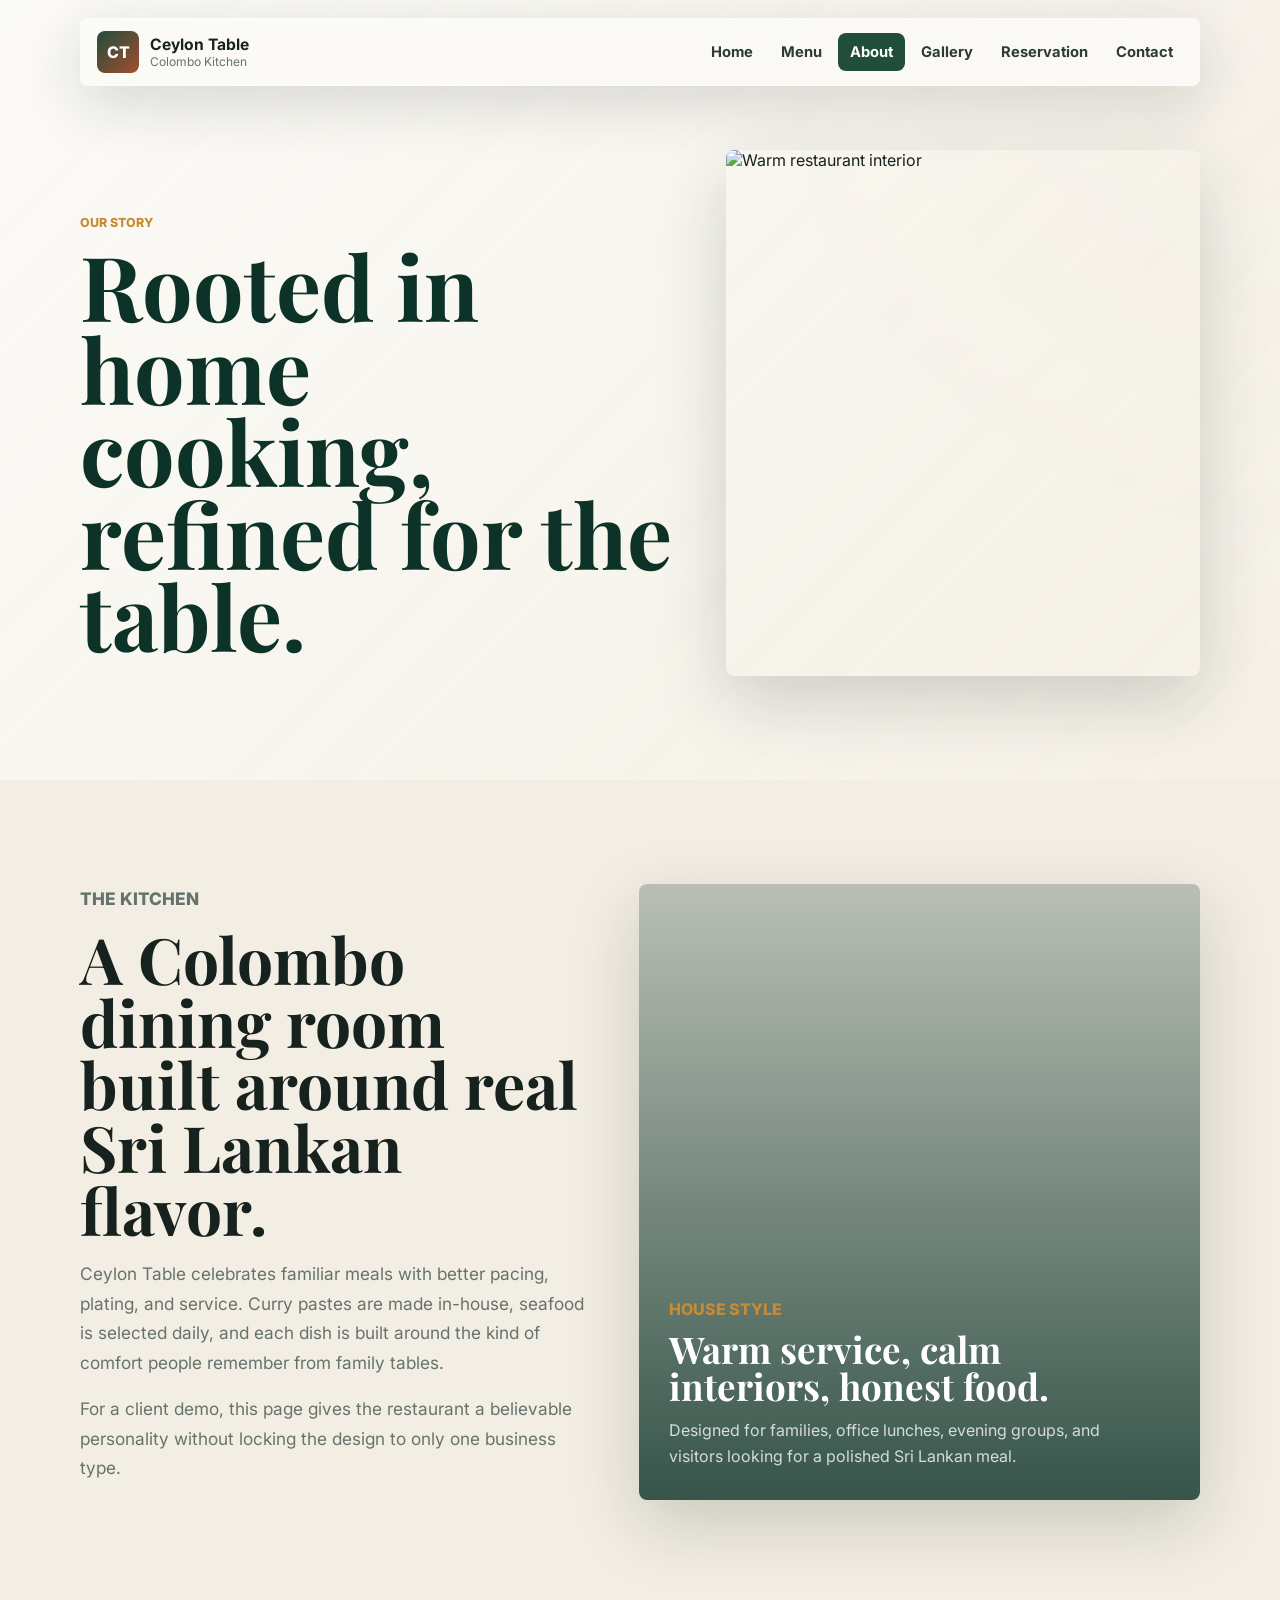
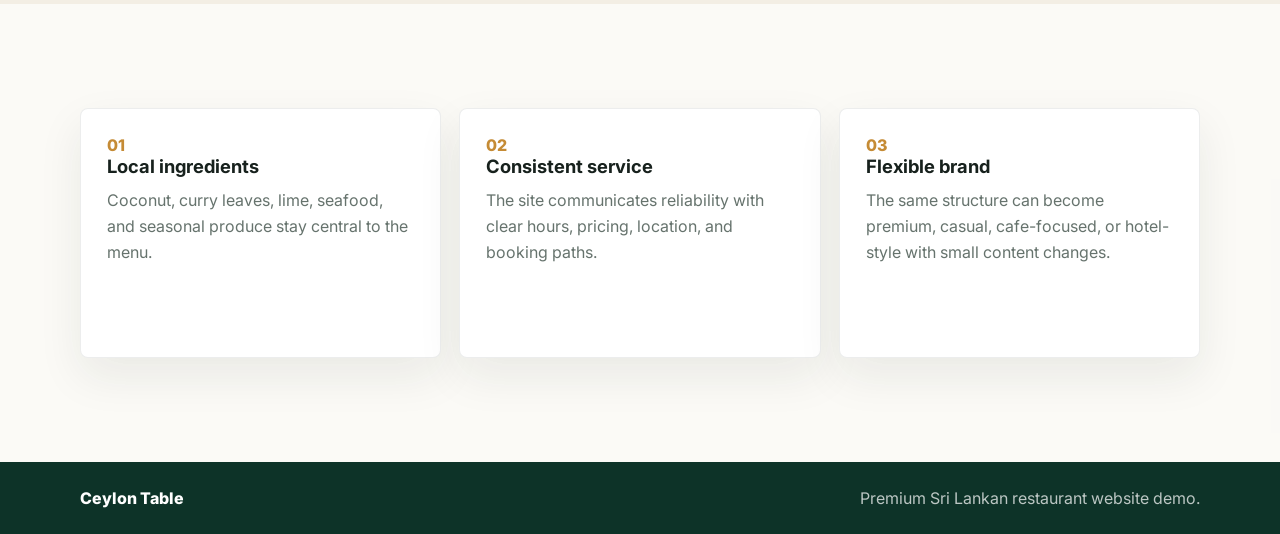
==== about.html @ 2013ee5d "Build phase 2 multi-page restaurant site" ====
<!DOCTYPE html>
<html lang="en">
  <head>
    <meta charset="UTF-8" />
    <meta name="viewport" content="width=device-width, initial-scale=1.0" />
    <title>About | Ceylon Table</title>
    <meta name="description" content="Meet the story, kitchen philosophy, and warm Sri Lankan dining style behind Ceylon Table." />
    <link rel="preconnect" href="https://fonts.googleapis.com" />
    <link rel="preconnect" href="https://fonts.gstatic.com" crossorigin />
    <link href="https://fonts.googleapis.com/css2?family=Inter:wght@400;500;600;700;800&family=Playfair+Display:wght@600;700&display=swap" rel="stylesheet" />
    <link rel="stylesheet" href="styles.css" />
  </head>
  <body>
    <div class="ambient-scene" aria-hidden="true"><canvas id="spiceCanvas"></canvas></div>
    <header class="site-header" data-header>
      <a class="brand" href="index.html" aria-label="Ceylon Table home"><span class="brand-mark">CT</span><span><strong>Ceylon Table</strong><small>Colombo Kitchen</small></span></a>
      <button class="nav-toggle" type="button" aria-label="Open navigation" aria-expanded="false" data-nav-toggle><span></span><span></span></button>
      <nav class="main-nav" data-nav>
        <a href="index.html">Home</a><a href="menu.html">Menu</a><a href="about.html">About</a><a href="gallery.html">Gallery</a><a href="reservation.html">Reservation</a><a href="contact.html">Contact</a>
      </nav>
    </header>
    <main>
      <section class="page-hero section">
        <div>
          <p class="eyebrow">Our story</p>
          <h1>Rooted in home cooking, refined for the table.</h1>
        </div>
        <img src="https://images.unsplash.com/photo-1552566626-52f8b828add9?auto=format&fit=crop&w=1200&q=85" alt="Warm restaurant interior" />
      </section>
      <section class="section split-section">
        <div class="split-copy">
          <p class="eyebrow">The kitchen</p>
          <h2>A Colombo dining room built around real Sri Lankan flavor.</h2>
          <p>
            Ceylon Table celebrates familiar meals with better pacing, plating, and service.
            Curry pastes are made in-house, seafood is selected daily, and each dish is built
            around the kind of comfort people remember from family tables.
          </p>
          <p>
            For a client demo, this page gives the restaurant a believable personality without
            locking the design to only one business type.
          </p>
        </div>
        <div class="story-panel">
          <span>House style</span>
          <strong>Warm service, calm interiors, honest food.</strong>
          <p>Designed for families, office lunches, evening groups, and visitors looking for a polished Sri Lankan meal.</p>
        </div>
      </section>
      <section class="section content-section">
        <div class="values-grid">
          <article><span>01</span><h3>Local ingredients</h3><p>Coconut, curry leaves, lime, seafood, and seasonal produce stay central to the menu.</p></article>
          <article><span>02</span><h3>Consistent service</h3><p>The site communicates reliability with clear hours, pricing, location, and booking paths.</p></article>
          <article><span>03</span><h3>Flexible brand</h3><p>The same structure can become premium, casual, cafe-focused, or hotel-style with small content changes.</p></article>
        </div>
      </section>
    </main>
    <footer class="site-footer"><span>Ceylon Table</span><p>Premium Sri Lankan restaurant website demo.</p></footer>
    <script src="https://cdnjs.cloudflare.com/ajax/libs/three.js/0.149.0/three.min.js"></script><script src="script.js"></script>
  </body>
</html>
---- styles.css ----
:root {
  --ink: #17211d;
  --muted: #66736d;
  --paper: #fbfaf6;
  --cream: #f3eee4;
  --leaf: #214d3b;
  --leaf-2: #0d3328;
  --gold: #c58b35;
  --clay: #a34e2f;
  --white: #ffffff;
  --shadow: 0 24px 70px rgba(19, 28, 24, 0.18);
}

* {
  box-sizing: border-box;
}

html {
  scroll-behavior: smooth;
}

body {
  margin: 0;
  color: var(--ink);
  background: var(--paper);
  font-family: "Inter", system-ui, sans-serif;
}

img {
  display: block;
  width: 100%;
}

a {
  color: inherit;
  text-decoration: none;
}

.ambient-scene {
  position: fixed;
  inset: 0;
  z-index: -1;
  opacity: 0.55;
  pointer-events: none;
}

#spiceCanvas {
  width: 100%;
  height: 100%;
}

.site-header {
  position: fixed;
  top: 18px;
  left: 50%;
  z-index: 20;
  display: flex;
  width: min(1120px, calc(100% - 32px));
  align-items: center;
  justify-content: space-between;
  gap: 22px;
  padding: 12px 14px 12px 16px;
  border: 1px solid rgba(255, 255, 255, 0.34);
  border-radius: 8px;
  background: rgba(251, 250, 246, 0.88);
  box-shadow: 0 16px 60px rgba(22, 31, 27, 0.16);
  backdrop-filter: blur(18px);
  transform: translateX(-50%);
}

.brand {
  display: flex;
  align-items: center;
  gap: 11px;
  min-width: max-content;
}

.brand-mark {
  display: grid;
  width: 42px;
  height: 42px;
  place-items: center;
  border-radius: 8px;
  color: var(--white);
  background: linear-gradient(135deg, var(--leaf), var(--clay));
  font-weight: 800;
}

.brand strong,
.brand small {
  display: block;
}

.brand strong {
  font-size: 0.98rem;
}

.brand small {
  color: var(--muted);
  font-size: 0.75rem;
}

.main-nav {
  display: flex;
  align-items: center;
  gap: 4px;
}

.main-nav a {
  border-radius: 8px;
  padding: 10px 12px;
  color: #2d3a35;
  font-size: 0.92rem;
  font-weight: 700;
}

.main-nav a:hover {
  background: rgba(33, 77, 59, 0.1);
}

.main-nav a.is-active {
  color: var(--white);
  background: var(--leaf);
}

.nav-toggle {
  display: none;
  width: 42px;
  height: 42px;
  border: 0;
  border-radius: 8px;
  background: var(--leaf);
}

.nav-toggle span {
  display: block;
  width: 18px;
  height: 2px;
  margin: 5px auto;
  background: var(--white);
}

.section {
  padding: 104px max(24px, calc((100vw - 1120px) / 2));
}

.hero {
  position: relative;
  display: grid;
  min-height: 94vh;
  align-items: end;
  overflow: hidden;
  color: var(--white);
  padding-bottom: 82px;
}

.hero-media,
.hero-overlay {
  position: absolute;
  inset: 0;
}

.hero-media img {
  height: 100%;
  object-fit: cover;
}

.hero-overlay {
  background:
    linear-gradient(90deg, rgba(8, 18, 14, 0.78), rgba(8, 18, 14, 0.26)),
    linear-gradient(0deg, rgba(8, 18, 14, 0.58), transparent 50%);
}

.hero-content {
  position: relative;
  z-index: 1;
  width: min(720px, 100%);
}

.eyebrow {
  margin: 0 0 14px;
  color: var(--gold);
  font-size: 0.78rem;
  font-weight: 800;
  letter-spacing: 0;
  text-transform: uppercase;
}

h1,
h2,
h3,
p {
  margin-top: 0;
}

h1,
h2 {
  font-family: "Playfair Display", Georgia, serif;
}

h1 {
  max-width: 10ch;
  margin-bottom: 20px;
  font-size: clamp(4rem, 10vw, 8.8rem);
  line-height: 0.86;
}

h2 {
  margin-bottom: 18px;
  font-size: clamp(2.1rem, 5vw, 4.2rem);
  line-height: 0.98;
}

h3 {
  margin-bottom: 10px;
  font-size: 1.15rem;
}

.hero-content p:not(.eyebrow),
.section-heading p,
.split-copy p,
.reservation-section p,
.contact-section p {
  max-width: 650px;
  color: rgba(255, 255, 255, 0.82);
  font-size: 1.08rem;
  line-height: 1.7;
}

.hero-actions {
  display: flex;
  flex-wrap: wrap;
  gap: 12px;
  margin-top: 30px;
}

.button {
  display: inline-flex;
  min-height: 48px;
  align-items: center;
  justify-content: center;
  border: 1px solid transparent;
  border-radius: 8px;
  padding: 0 20px;
  font-weight: 800;
}

.button-primary {
  color: var(--white);
  background: var(--clay);
  box-shadow: 0 16px 34px rgba(163, 78, 47, 0.28);
}

.button-light {
  border-color: rgba(255, 255, 255, 0.45);
  color: var(--white);
  background: rgba(255, 255, 255, 0.12);
}

.button-dark {
  color: var(--white);
  background: var(--leaf);
}

.hero-panel {
  position: absolute;
  right: max(24px, calc((100vw - 1120px) / 2));
  bottom: 64px;
  z-index: 2;
  width: min(300px, calc(100% - 48px));
  padding: 22px;
  border: 1px solid rgba(255, 255, 255, 0.28);
  border-radius: 8px;
  background: rgba(251, 250, 246, 0.15);
  backdrop-filter: blur(18px);
}

.hero-panel span,
.hero-panel small {
  display: block;
  color: rgba(255, 255, 255, 0.76);
}

.hero-panel strong {
  display: block;
  margin: 8px 0;
  font-size: 1.22rem;
}

.intro-band {
  display: grid;
  grid-template-columns: repeat(3, 1fr);
  gap: 1px;
  background: var(--leaf-2);
  color: var(--white);
}

.intro-band div {
  padding: 26px max(24px, calc((100vw - 1120px) / 2));
  background: rgba(255, 255, 255, 0.04);
}

.intro-band span {
  display: block;
  margin-bottom: 8px;
  color: rgba(255, 255, 255, 0.64);
  font-size: 0.82rem;
}

.content-section {
  background: rgba(251, 250, 246, 0.86);
}

.page-hero {
  display: grid;
  grid-template-columns: minmax(0, 0.95fr) minmax(320px, 0.75fr);
  gap: 46px;
  align-items: end;
  min-height: 70vh;
  padding-top: 150px;
  background:
    linear-gradient(135deg, rgba(251, 250, 246, 0.94), rgba(243, 238, 228, 0.86)),
    radial-gradient(circle at top right, rgba(197, 139, 53, 0.18), transparent 38%);
}

.page-hero h1 {
  max-width: 11ch;
  color: var(--leaf-2);
  font-size: clamp(3.2rem, 7vw, 6.4rem);
  line-height: 0.92;
}

.page-hero img {
  aspect-ratio: 0.9;
  border-radius: 8px;
  box-shadow: var(--shadow);
  object-fit: cover;
}

.section-heading {
  display: grid;
  grid-template-columns: minmax(0, 0.9fr) minmax(280px, 0.7fr);
  gap: 42px;
  align-items: end;
  margin-bottom: 42px;
}

.section-heading p {
  color: var(--muted);
}

.menu-grid {
  display: grid;
  grid-template-columns: repeat(3, 1fr);
  gap: 18px;
}

.feature-grid {
  display: grid;
  grid-template-columns: repeat(3, 1fr);
  gap: 18px;
}

.feature-card {
  overflow: hidden;
  border: 1px solid rgba(23, 33, 29, 0.08);
  border-radius: 8px;
  background: var(--white);
  box-shadow: 0 18px 45px rgba(23, 33, 29, 0.08);
}

.feature-card img {
  height: 260px;
  object-fit: cover;
}

.feature-card h3,
.feature-card p {
  margin-right: 22px;
  margin-left: 22px;
}

.feature-card h3 {
  margin-top: 22px;
}

.feature-card p {
  margin-bottom: 24px;
  color: var(--muted);
  line-height: 1.6;
}

.menu-card {
  overflow: hidden;
  border: 1px solid rgba(23, 33, 29, 0.08);
  border-radius: 8px;
  background: var(--white);
  box-shadow: 0 18px 45px rgba(23, 33, 29, 0.08);
}

.menu-card img {
  height: 230px;
  object-fit: cover;
}

.menu-card div {
  padding: 22px;
}

.menu-card span {
  color: var(--clay);
  font-size: 0.78rem;
  font-weight: 800;
  text-transform: uppercase;
}

.menu-card p {
  min-height: 78px;
  color: var(--muted);
  line-height: 1.6;
}

.menu-card strong {
  color: var(--leaf);
  font-size: 1.1rem;
}

.menu-category {
  display: grid;
  grid-template-columns: minmax(220px, 0.55fr) minmax(0, 1fr);
  gap: 42px;
  padding: 44px 0;
  border-top: 1px solid rgba(23, 33, 29, 0.12);
}

.menu-category:first-child {
  padding-top: 0;
  border-top: 0;
}

.menu-category h2 {
  font-size: clamp(2rem, 4vw, 3.2rem);
}

.menu-list {
  display: grid;
  gap: 14px;
}

.menu-list article {
  position: relative;
  display: grid;
  grid-template-columns: 1fr auto;
  gap: 8px 18px;
  padding: 20px;
  border: 1px solid rgba(23, 33, 29, 0.08);
  border-radius: 8px;
  background: rgba(255, 255, 255, 0.72);
}

.menu-list span,
.menu-list strong {
  font-weight: 800;
}

.menu-list p {
  grid-column: 1 / -1;
  margin-bottom: 0;
  color: var(--muted);
  line-height: 1.55;
}

.menu-list strong {
  color: var(--clay);
}

.split-section {
  display: grid;
  grid-template-columns: 0.9fr 1fr;
  gap: 54px;
  align-items: center;
  background: var(--cream);
}

.split-copy p {
  color: var(--muted);
}

.stats {
  display: grid;
  grid-template-columns: repeat(3, 1fr);
  gap: 12px;
  margin-top: 34px;
}

.stats div {
  border-left: 3px solid var(--gold);
  padding-left: 14px;
}

.stats strong,
.stats span {
  display: block;
}

.stats strong {
  font-size: 1.5rem;
}

.stats span {
  color: var(--muted);
  font-size: 0.88rem;
}

.split-image {
  overflow: hidden;
  border-radius: 8px;
  box-shadow: var(--shadow);
}

.split-image img {
  aspect-ratio: 1.08;
  object-fit: cover;
}

.story-panel {
  align-self: stretch;
  display: grid;
  align-content: end;
  min-height: 430px;
  border-radius: 8px;
  padding: 30px;
  color: var(--white);
  background:
    linear-gradient(rgba(13, 51, 40, 0.25), rgba(13, 51, 40, 0.82)),
    url("https://images.unsplash.com/photo-1559339352-11d035aa65de?auto=format&fit=crop&w=1200&q=85") center/cover;
  box-shadow: var(--shadow);
}

.story-panel span {
  color: var(--gold);
  font-weight: 800;
  text-transform: uppercase;
}

.story-panel strong {
  display: block;
  max-width: 420px;
  margin: 12px 0;
  font-family: "Playfair Display", Georgia, serif;
  font-size: 2.3rem;
  line-height: 1;
}

.story-panel p {
  max-width: 460px;
  margin-bottom: 0;
  color: rgba(255, 255, 255, 0.78);
  line-height: 1.65;
}

.values-grid {
  display: grid;
  grid-template-columns: repeat(3, 1fr);
  gap: 18px;
}

.values-grid article {
  min-height: 250px;
  border: 1px solid rgba(23, 33, 29, 0.08);
  border-radius: 8px;
  padding: 26px;
  background: var(--white);
  box-shadow: 0 18px 45px rgba(23, 33, 29, 0.08);
}

.values-grid span {
  color: var(--gold);
  font-weight: 800;
}

.values-grid p {
  color: var(--muted);
  line-height: 1.65;
}

.gallery-grid {
  display: grid;
  grid-template-columns: 1.1fr 0.9fr 0.9fr;
  grid-auto-rows: 220px;
  gap: 14px;
}

.gallery-grid img {
  height: 100%;
  border-radius: 8px;
  object-fit: cover;
  box-shadow: 0 16px 40px rgba(23, 33, 29, 0.08);
}

.gallery-grid img:first-child {
  grid-row: span 2;
}

.gallery-page-grid {
  grid-template-columns: repeat(4, 1fr);
  grid-auto-rows: 230px;
}

.gallery-page-grid img:nth-child(1),
.gallery-page-grid img:nth-child(6) {
  grid-column: span 2;
  grid-row: span 2;
}

.reservation-section {
  display: grid;
  grid-template-columns: 0.8fr 1fr;
  gap: 48px;
  align-items: start;
  color: var(--white);
  background:
    linear-gradient(rgba(13, 51, 40, 0.88), rgba(13, 51, 40, 0.9)),
    url("https://images.unsplash.com/photo-1555396273-367ea4eb4db5?auto=format&fit=crop&w=1600&q=85") center/cover;
}

.reservation-form {
  display: grid;
  grid-template-columns: repeat(2, 1fr);
  gap: 16px;
  padding: 24px;
  border: 1px solid rgba(255, 255, 255, 0.22);
  border-radius: 8px;
  background: rgba(255, 255, 255, 0.12);
  backdrop-filter: blur(16px);
}

label {
  display: grid;
  gap: 8px;
  color: rgba(255, 255, 255, 0.78);
  font-size: 0.88rem;
  font-weight: 700;
}

input,
select {
  width: 100%;
  min-height: 48px;
  border: 1px solid rgba(255, 255, 255, 0.3);
  border-radius: 8px;
  padding: 0 14px;
  color: var(--ink);
  background: rgba(255, 255, 255, 0.92);
  font: inherit;
}

.reservation-form .button {
  grid-column: 1 / -1;
}

.reservation-page-section {
  background:
    linear-gradient(rgba(13, 51, 40, 0.9), rgba(13, 51, 40, 0.92)),
    url("https://images.unsplash.com/photo-1555396273-367ea4eb4db5?auto=format&fit=crop&w=1600&q=85") center/cover;
}

.wide-field {
  grid-column: 1 / -1;
}

.contact-section {
  display: grid;
  grid-template-columns: 0.8fr 1fr;
  gap: 44px;
  background: var(--paper);
}

.contact-section p {
  color: var(--muted);
}

.contact-grid {
  display: grid;
  gap: 14px;
}

.contact-grid div {
  display: flex;
  align-items: center;
  justify-content: space-between;
  gap: 18px;
  border-bottom: 1px solid rgba(23, 33, 29, 0.12);
  padding: 18px 0;
}

.contact-grid span {
  color: var(--muted);
}

.contact-grid strong {
  text-align: right;
}

.map-panel {
  min-height: 360px;
  display: grid;
  align-content: center;
  justify-items: center;
  border: 1px solid rgba(23, 33, 29, 0.1);
  border-radius: 8px;
  padding: 36px;
  text-align: center;
  background:
    linear-gradient(135deg, rgba(33, 77, 59, 0.9), rgba(163, 78, 47, 0.78)),
    url("https://images.unsplash.com/photo-1514933651103-005eec06c04b?auto=format&fit=crop&w=1400&q=85") center/cover;
  color: var(--white);
  box-shadow: var(--shadow);
}

.map-panel span {
  color: rgba(255, 255, 255, 0.72);
  font-weight: 800;
  text-transform: uppercase;
}

.map-panel strong {
  margin: 12px 0;
  font-family: "Playfair Display", Georgia, serif;
  font-size: clamp(2rem, 5vw, 4rem);
}

.map-panel p {
  max-width: 520px;
  color: rgba(255, 255, 255, 0.78);
  line-height: 1.65;
}

.cta-section {
  color: var(--white);
  background:
    linear-gradient(rgba(13, 51, 40, 0.84), rgba(13, 51, 40, 0.88)),
    url("https://images.unsplash.com/photo-1504674900247-0877df9cc836?auto=format&fit=crop&w=1600&q=85") center/cover;
}

.cta-section h2 {
  max-width: 760px;
}

.site-footer {
  display: flex;
  align-items: center;
  justify-content: space-between;
  gap: 18px;
  padding: 26px max(24px, calc((100vw - 1120px) / 2));
  color: rgba(255, 255, 255, 0.72);
  background: var(--leaf-2);
}

.site-footer span {
  color: var(--white);
  font-weight: 800;
}

.site-footer p {
  margin: 0;
}

@media (max-width: 860px) {
  .site-header {
    top: 10px;
    width: calc(100% - 20px);
  }

  .nav-toggle {
    display: block;
  }

  .main-nav {
    position: absolute;
    top: calc(100% + 10px);
    right: 0;
    display: none;
    width: min(280px, calc(100vw - 28px));
    flex-direction: column;
    align-items: stretch;
    padding: 10px;
    border-radius: 8px;
    background: rgba(251, 250, 246, 0.96);
    box-shadow: var(--shadow);
  }

  .main-nav.is-open {
    display: flex;
  }

  .hero {
    min-height: 88vh;
    padding-top: 120px;
    padding-bottom: 36px;
  }

  .hero-panel {
    position: relative;
    right: auto;
    bottom: auto;
    margin-top: 34px;
  }

  .intro-band,
  .section-heading,
  .menu-grid,
  .feature-grid,
  .page-hero,
  .menu-category,
  .split-section,
  .values-grid,
  .reservation-section,
  .contact-section {
    grid-template-columns: 1fr;
  }

  .page-hero {
    min-height: auto;
    padding-top: 130px;
  }

  .page-hero img {
    aspect-ratio: 1.35;
  }

  .intro-band div {
    padding: 22px 24px;
  }

  .gallery-grid {
    grid-template-columns: 1fr 1fr;
    grid-auto-rows: 180px;
  }

  .gallery-page-grid {
    grid-template-columns: 1fr 1fr;
  }

  .gallery-grid img:first-child,
  .gallery-page-grid img:nth-child(1),
  .gallery-page-grid img:nth-child(6) {
    grid-column: span 1;
    grid-row: span 1;
  }

  .reservation-form {
    grid-template-columns: 1fr;
  }
}

@media (max-width: 560px) {
  .section {
    padding: 78px 18px;
  }

  .hero {
    padding-right: 18px;
    padding-left: 18px;
  }

  h1 {
    font-size: 4.3rem;
  }

  .gallery-grid,
  .feature-grid,
  .values-grid,
  .stats {
    grid-template-columns: 1fr;
  }

  .page-hero h1 {
    font-size: 3.4rem;
  }

  .menu-list article {
    grid-template-columns: 1fr;
  }

  .contact-grid div,
  .site-footer {
    align-items: flex-start;
    flex-direction: column;
  }

  .contact-grid strong {
    text-align: left;
  }
}
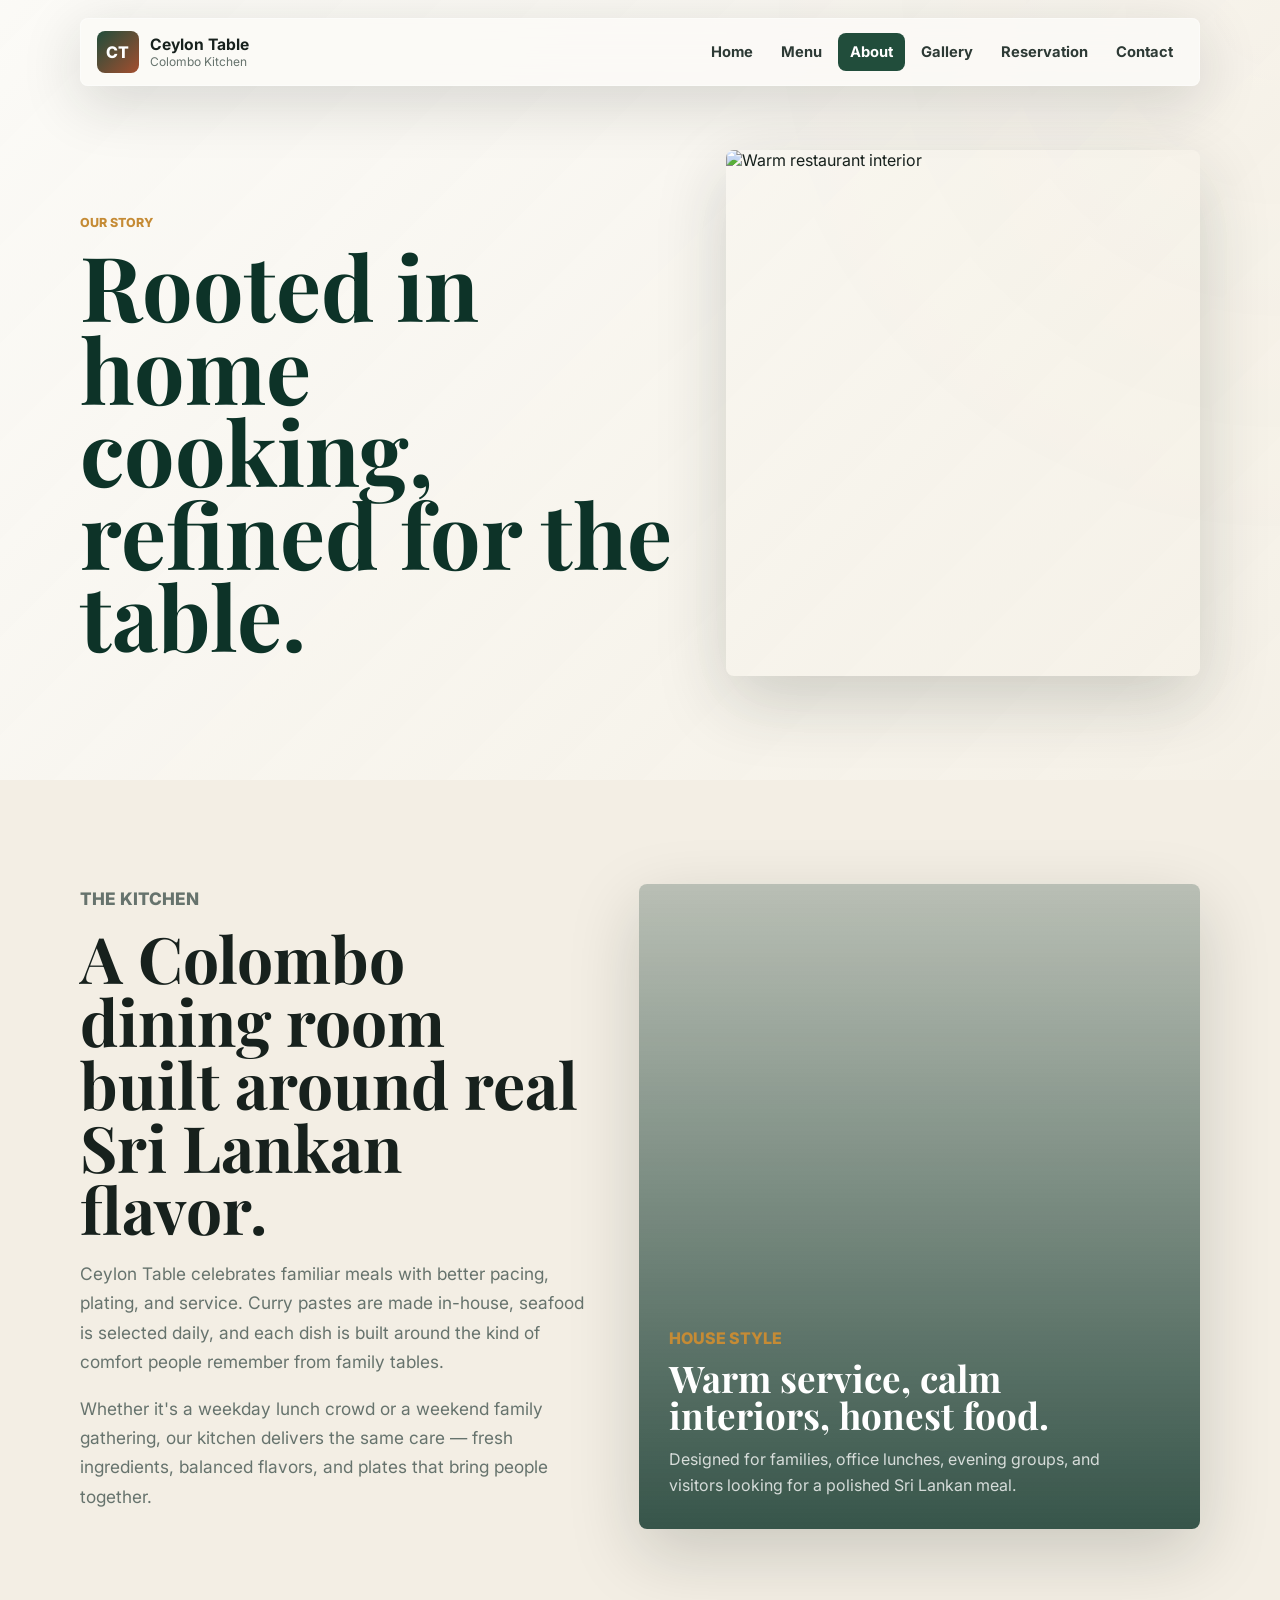
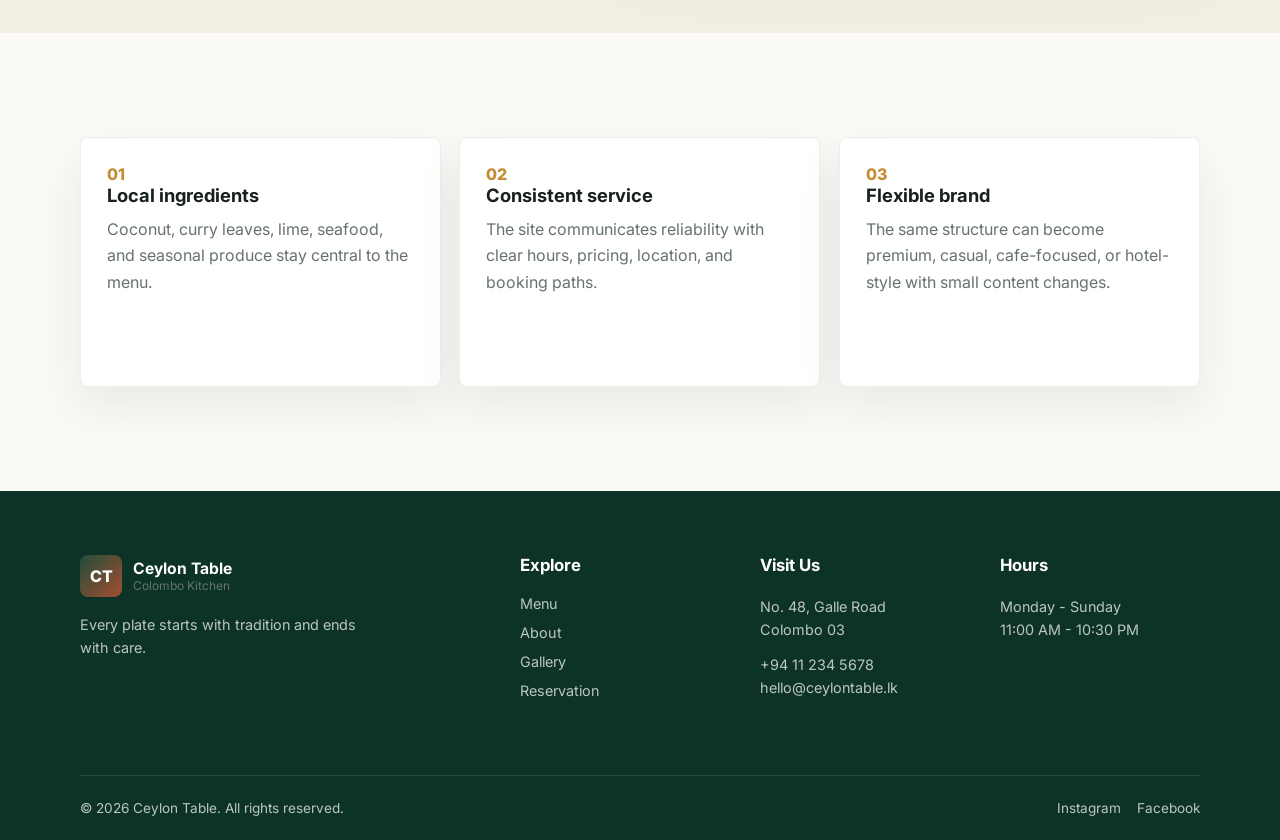
==== commit 7aeaf06a: "Enhance UI/UX: Add scroll reveals, button hovers, rich footer, category images, favicon, form valida" ====
--- a/about.html
+++ b/about.html
@@ -8,6 +8,7 @@
     <link rel="preconnect" href="https://fonts.googleapis.com" />
     <link rel="preconnect" href="https://fonts.gstatic.com" crossorigin />
     <link href="https://fonts.googleapis.com/css2?family=Inter:wght@400;500;600;700;800&family=Playfair+Display:wght@600;700&display=swap" rel="stylesheet" />
+    <link rel="icon" href="data:image/svg+xml,<svg xmlns='http://www.w3.org/2000/svg' viewBox='0 0 100 100'><rect width='100' height='100' rx='20' fill='%23214d3b'/><text x='50%' y='50%' dominant-baseline='central' text-anchor='middle' font-size='50' fill='%23ffffff' font-family='sans-serif' font-weight='bold'>CT</text></svg>" />
     <link rel="stylesheet" href="styles.css" />
   </head>
   <body>
@@ -37,8 +38,9 @@
             around the kind of comfort people remember from family tables.
           </p>
           <p>
-            For a client demo, this page gives the restaurant a believable personality without
-            locking the design to only one business type.
+            Whether it's a weekday lunch crowd or a weekend family gathering,
+            our kitchen delivers the same care — fresh ingredients, balanced flavors,
+            and plates that bring people together.
           </p>
         </div>
         <div class="story-panel">
@@ -55,7 +57,45 @@
         </div>
       </section>
     </main>
-    <footer class="site-footer"><span>Ceylon Table</span><p>Premium Sri Lankan restaurant website demo.</p></footer>
+    <footer class="site-footer">
+      <div class="footer-grid">
+        <div class="footer-brand">
+          <a class="brand" href="index.html" aria-label="Ceylon Table home">
+            <span class="brand-mark">CT</span>
+            <span>
+              <strong>Ceylon Table</strong>
+              <small>Colombo Kitchen</small>
+            </span>
+          </a>
+          <p>Every plate starts with tradition and ends with care.</p>
+        </div>
+        <div class="footer-links">
+          <strong>Explore</strong>
+          <nav>
+            <a href="menu.html">Menu</a>
+            <a href="about.html">About</a>
+            <a href="gallery.html">Gallery</a>
+            <a href="reservation.html">Reservation</a>
+          </nav>
+        </div>
+        <div class="footer-contact">
+          <strong>Visit Us</strong>
+          <p>No. 48, Galle Road<br />Colombo 03</p>
+          <p>+94 11 234 5678<br />hello@ceylontable.lk</p>
+        </div>
+        <div class="footer-hours">
+          <strong>Hours</strong>
+          <p>Monday - Sunday<br />11:00 AM - 10:30 PM</p>
+        </div>
+      </div>
+      <div class="footer-bottom">
+        <p>&copy; 2026 Ceylon Table. All rights reserved.</p>
+        <div class="social-links">
+          <a href="#" aria-label="Instagram">Instagram</a>
+          <a href="#" aria-label="Facebook">Facebook</a>
+        </div>
+      </div>
+    </footer>
     <script src="https://cdnjs.cloudflare.com/ajax/libs/three.js/0.149.0/three.min.js"></script><script src="script.js"></script>
   </body>
 </html>
--- a/styles.css
+++ b/styles.css
@@ -243,6 +243,12 @@
   border-radius: 8px;
   padding: 0 20px;
   font-weight: 800;
+  transition: transform 0.25s cubic-bezier(0.16, 1, 0.3, 1), background-color 0.25s ease, box-shadow 0.25s ease;
+  cursor: pointer;
+}
+
+.button:active {
+  transform: scale(0.96);
 }
 
 .button-primary {
@@ -251,15 +257,31 @@
   box-shadow: 0 16px 34px rgba(163, 78, 47, 0.28);
 }
 
+.button-primary:hover {
+  background: #b55634;
+  box-shadow: 0 20px 40px rgba(163, 78, 47, 0.35);
+  transform: translateY(-2px);
+}
+
 .button-light {
   border-color: rgba(255, 255, 255, 0.45);
   color: var(--white);
   background: rgba(255, 255, 255, 0.12);
 }
 
+.button-light:hover {
+  background: rgba(255, 255, 255, 0.2);
+  transform: translateY(-2px);
+}
+
 .button-dark {
   color: var(--white);
   background: var(--leaf);
+}
+
+.button-dark:hover {
+  background: var(--leaf-2);
+  transform: translateY(-2px);
 }
 
 .hero-panel {
@@ -442,6 +464,15 @@
   font-size: clamp(2rem, 4vw, 3.2rem);
 }
 
+.category-image {
+  margin-top: 24px;
+  border-radius: 8px;
+  box-shadow: 0 16px 36px rgba(23, 33, 29, 0.1);
+  aspect-ratio: 4 / 3;
+  object-fit: cover;
+  width: 100%;
+}
+
 .menu-list {
   display: grid;
   gap: 14px;
@@ -659,6 +690,63 @@
   grid-column: 1 / -1;
 }
 
+.toast {
+  position: fixed;
+  bottom: 32px;
+  left: 50%;
+  z-index: 100;
+  display: flex;
+  align-items: center;
+  gap: 16px;
+  width: min(460px, calc(100% - 40px));
+  padding: 20px 24px;
+  border: 1px solid rgba(33, 77, 59, 0.25);
+  border-radius: 12px;
+  background: rgba(251, 250, 246, 0.94);
+  box-shadow:
+    0 20px 60px rgba(19, 28, 24, 0.22),
+    0 0 0 1px rgba(255, 255, 255, 0.5) inset;
+  backdrop-filter: blur(20px);
+  transform: translateX(-50%) translateY(120%) scale(0.92);
+  opacity: 0;
+  pointer-events: none;
+  transition: transform 0.5s cubic-bezier(0.16, 1, 0.3, 1), opacity 0.4s ease;
+}
+
+.toast.is-visible {
+  transform: translateX(-50%) translateY(0) scale(1);
+  opacity: 1;
+  pointer-events: auto;
+}
+
+.toast-icon {
+  display: grid;
+  width: 42px;
+  height: 42px;
+  flex-shrink: 0;
+  place-items: center;
+  border-radius: 50%;
+  color: var(--white);
+  background: linear-gradient(135deg, var(--leaf), #2a7a56);
+  font-size: 1.15rem;
+  font-weight: 800;
+  box-shadow: 0 6px 18px rgba(33, 77, 59, 0.3);
+}
+
+.toast-body strong {
+  display: block;
+  margin-bottom: 2px;
+  color: var(--ink);
+  font-size: 0.95rem;
+}
+
+.toast-body p {
+  margin: 0;
+  color: var(--muted);
+  font-size: 0.85rem;
+  line-height: 1.5;
+}
+
 .reservation-page-section {
   background:
     linear-gradient(rgba(13, 51, 40, 0.9), rgba(13, 51, 40, 0.92)),
@@ -748,22 +836,99 @@
 }
 
 .site-footer {
+  padding: 64px max(24px, calc((100vw - 1120px) / 2)) 24px;
+  color: rgba(255, 255, 255, 0.72);
+  background: var(--leaf-2);
+}
+
+.footer-grid {
+  display: grid;
+  grid-template-columns: 2fr 1fr 1fr 1fr;
+  gap: 40px;
+  margin-bottom: 64px;
+}
+
+.footer-brand .brand {
+  margin-bottom: 16px;
+  color: var(--white);
+}
+
+.footer-brand p {
+  max-width: 280px;
+  margin: 0;
+  font-size: 0.9rem;
+  line-height: 1.6;
+}
+
+.footer-links strong,
+.footer-contact strong,
+.footer-hours strong {
+  display: block;
+  margin-bottom: 20px;
+  color: var(--white);
+  font-size: 1.05rem;
+  font-weight: 700;
+}
+
+.footer-links nav {
+  display: flex;
+  flex-direction: column;
+  gap: 12px;
+}
+
+.footer-links a {
+  font-size: 0.9rem;
+  transition: color 0.2s ease;
+}
+
+.footer-links a:hover {
+  color: var(--gold);
+}
+
+.footer-contact p,
+.footer-hours p {
+  margin: 0 0 12px;
+  font-size: 0.9rem;
+  line-height: 1.6;
+}
+
+.footer-bottom {
   display: flex;
   align-items: center;
   justify-content: space-between;
-  gap: 18px;
-  padding: 26px max(24px, calc((100vw - 1120px) / 2));
-  color: rgba(255, 255, 255, 0.72);
-  background: var(--leaf-2);
-}
-
-.site-footer span {
-  color: var(--white);
-  font-weight: 800;
-}
-
-.site-footer p {
+  padding-top: 24px;
+  border-top: 1px solid rgba(255, 255, 255, 0.1);
+  font-size: 0.85rem;
+}
+
+.footer-bottom p {
   margin: 0;
+}
+
+.social-links {
+  display: flex;
+  gap: 16px;
+}
+
+.social-links a {
+  transition: color 0.2s ease;
+}
+
+.social-links a:hover {
+  color: var(--gold);
+}
+
+/* Scroll Reveal Animations */
+.reveal {
+  opacity: 0;
+  transform: translateY(30px);
+  transition: opacity 0.8s cubic-bezier(0.16, 1, 0.3, 1), transform 0.8s cubic-bezier(0.16, 1, 0.3, 1);
+  will-change: opacity, transform;
+}
+
+.reveal.is-visible {
+  opacity: 1;
+  transform: translateY(0);
 }
 
 @media (max-width: 860px) {
@@ -852,6 +1017,10 @@
   .reservation-form {
     grid-template-columns: 1fr;
   }
+
+  .footer-grid {
+    grid-template-columns: 1fr 1fr;
+  }
 }
 
 @media (max-width: 560px) {
@@ -892,4 +1061,14 @@
   .contact-grid strong {
     text-align: left;
   }
-}
+
+  .footer-grid {
+    grid-template-columns: 1fr;
+  }
+
+  .footer-bottom {
+    flex-direction: column;
+    gap: 16px;
+    text-align: center;
+  }
+}
